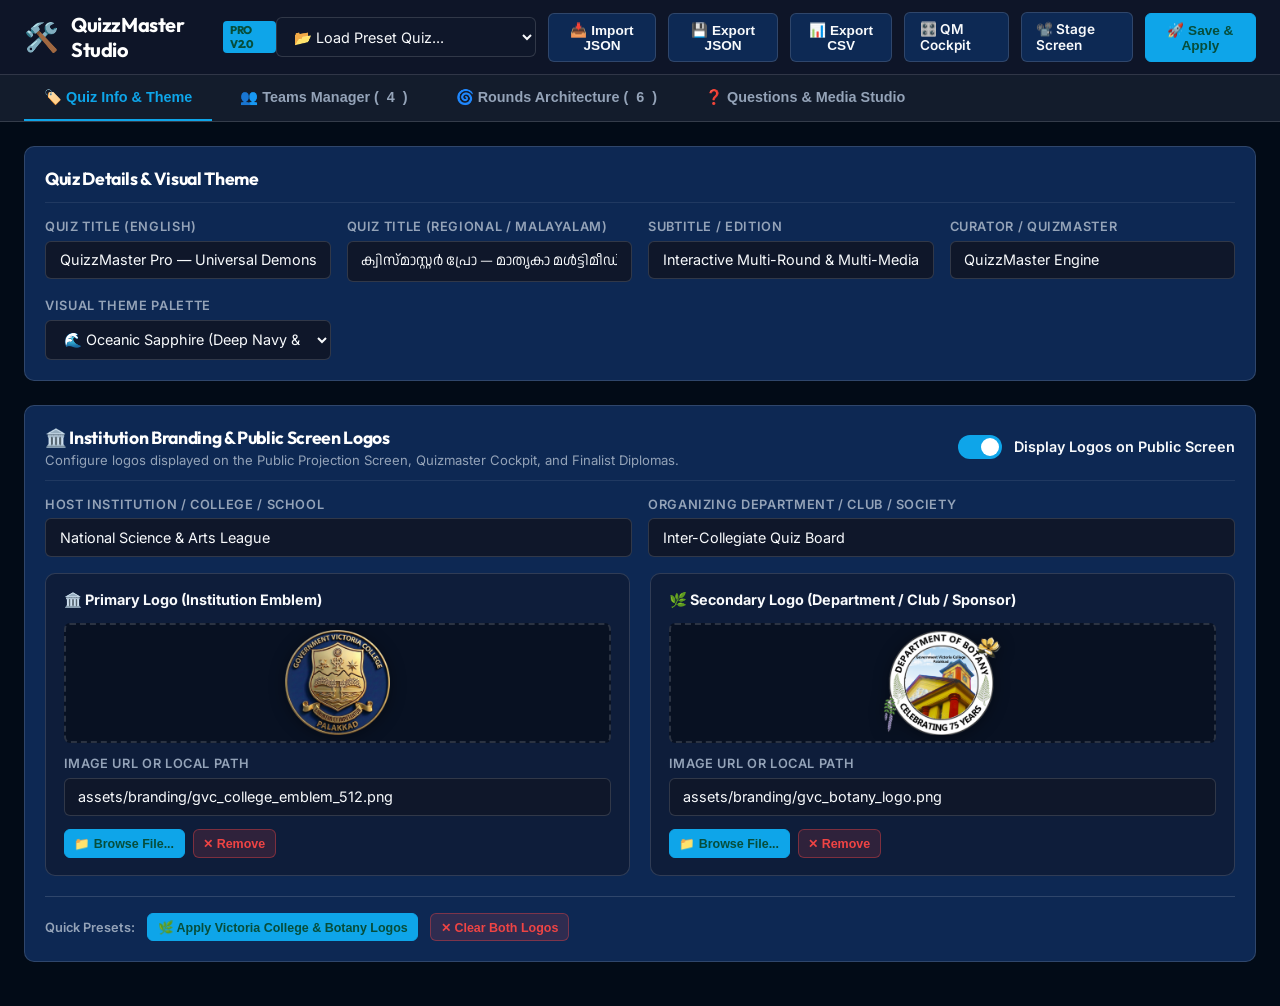
==== builder.html @ 54fc4f57 "feat: Upgrade to QuizzMaster Pro with Visual Studio, dynamic logos, 8 themes, and multimedia support" ====
<!DOCTYPE html>
<html lang="en">
<head>
    <meta charset="UTF-8">
    <meta name="viewport" content="width=device-width, initial-scale=1.0">
    <title>QuizzMaster Studio — Universal Quiz Builder & Configurator</title>
    <link rel="stylesheet" href="css/common.css">
    <link rel="stylesheet" href="css/builder.css">
</head>
<body>
    <!-- Top Header Navigation -->
    <header class="studio-header">
        <div class="brand-section">
            <span class="brand-icon">🛠️</span>
            <div>
                <h1 class="brand-title">QuizzMaster Studio <span class="brand-badge">Pro v2.0</span></h1>
            </div>
        </div>

        <div class="header-actions">
            <!-- Preset Selector -->
            <select id="presetSelector" class="form-select" style="max-width: 260px;" title="Load bundled preset">
                <option value="">📂 Load Preset Quiz...</option>
                <option value="sample_multimedia">✨ Sample Multi-Media Quiz (Image, Audio, Video, YouTube)</option>
                <option value="sahyadri_wildlife">🌿 Sahyadri Wildlife Quiz 2026 (Preserved Archive)</option>
                <option value="clean_blank">🧹 Clean Blank Quiz (Start from Scratch)</option>
            </select>

            <button type="button" class="btn" id="btnImportJson" title="Import from JSON">📥 Import JSON</button>
            <input type="file" id="fileImportJson" accept=".json" style="display:none;">

            <button type="button" class="btn" id="btnExportJson" title="Export complete quiz as JSON">💾 Export JSON</button>
            <button type="button" class="btn" id="btnExportCsv" title="Export questions as CSV">📊 Export CSV</button>

            <a href="qm_control.html" target="_blank" class="btn" title="Open Quizmaster Cockpit in new window">🎛️ QM Cockpit</a>
            <a href="index.html" target="_blank" class="btn" title="Open Public Stage Display in new window">📽️ Stage Screen</a>

            <button type="button" class="btn btn-primary" id="btnSaveApply" title="Save changes and broadcast live to all screens">🚀 Save & Apply</button>
        </div>
    </header>

    <!-- Sub-navigation Tabs -->
    <nav class="studio-tabs">
        <button type="button" class="tab-btn active" data-tab="tab-meta">🏷️ Quiz Info & Theme</button>
        <button type="button" class="tab-btn" data-tab="tab-teams">👥 Teams Manager (<span id="teamCountBadge">4</span>)</button>
        <button type="button" class="tab-btn" data-tab="tab-rounds">🌀 Rounds Architecture (<span id="roundCountBadge">6</span>)</button>
        <button type="button" class="tab-btn" data-tab="tab-questions">❓ Questions & Media Studio</button>
    </nav>

    <!-- Main Content Area -->
    <main class="studio-main">
        <!-- TAB 1: METADATA & THEME -->
        <section id="tab-meta" class="tab-pane active">
            <div class="studio-card">
                <div class="card-header">
                    <h2 class="card-title">Quiz Details & Visual Theme</h2>
                </div>
                <div class="form-grid">
                    <div class="form-group">
                        <label class="form-label" for="metaTitle">Quiz Title (English)</label>
                        <input type="text" id="metaTitle" class="form-input" placeholder="e.g. Annual Inter-Collegiate Quiz 2026">
                    </div>
                    <div class="form-group">
                        <label class="form-label" for="metaTitleMl">Quiz Title (Regional / Malayalam)</label>
                        <input type="text" id="metaTitleMl" class="form-input ml-text" placeholder="e.g. വാർഷിക ക്വിസ് മത്സരം 2026">
                    </div>
                    <div class="form-group">
                        <label class="form-label" for="metaSubtitle">Subtitle / Edition</label>
                        <input type="text" id="metaSubtitle" class="form-input" placeholder="e.g. College Level Championship">
                    </div>
                    <div class="form-group">
                        <label class="form-label" for="metaCurator">Curator / Quizmaster</label>
                        <input type="text" id="metaCurator" class="form-input" placeholder="e.g. Department of Botany / Wildlife Club">
                    </div>
                    <div class="form-group">
                        <label class="form-label" for="metaTheme">Visual Theme Palette</label>
                        <select id="metaTheme" class="form-select">
                            <option value="emerald">🌿 Emerald Rainforest (Deep Forest Green & Gold)</option>
                            <option value="sapphire">🌊 Oceanic Sapphire (Deep Navy & Electric Cyan)</option>
                            <option value="obsidian">🌋 Volcanic Obsidian (Crimson & Rose Gold)</option>
                            <option value="amethyst">🔮 Royal Amethyst (Deep Purple & Radiant Violet)</option>
                            <option value="slate">🏔️ Arctic Slate (Midnight Blue-Grey & Sky Blue)</option>
                            <option value="savanna">🦁 Golden Savanna (Warm Dusk Bronze & Amber)</option>
                            <option value="cyber">⚡ Cyberpunk Neon (Electric Purple & Neon Cyan)</option>
                            <option value="monochrome">🎩 Imperial Monochrome (Deep Charcoal & Regal Gold)</option>
                        </select>
                    </div>
                </div>
            </div>

            <!-- CARD 2: INSTITUTION & BRANDING LOGOS -->
            <div class="studio-card" style="margin-top: 1.5rem;">
                <div class="card-header">
                    <div>
                        <h2 class="card-title">🏛️ Institution Branding & Public Screen Logos</h2>
                        <p style="font-size: 0.82rem; color: var(--text-secondary); margin-top: 0.2rem;">
                            Configure logos displayed on the Public Projection Screen, Quizmaster Cockpit, and Finalist Diplomas.
                        </p>
                    </div>
                    <label class="toggle-switch-label">
                        <input type="checkbox" id="metaShowLogos" class="toggle-switch-input" checked>
                        <span>Display Logos on Public Screen</span>
                    </label>
                </div>

                <div class="form-grid" style="grid-template-columns: 1fr 1fr; margin-bottom: 1rem;">
                    <div class="form-group">
                        <label class="form-label" for="metaInstitution">Host Institution / College / School</label>
                        <input type="text" id="metaInstitution" class="form-input" placeholder="e.g. Government Victoria College, Palakkad">
                    </div>
                    <div class="form-group">
                        <label class="form-label" for="metaDepartment">Organizing Department / Club / Society</label>
                        <input type="text" id="metaDepartment" class="form-input" placeholder="e.g. Department of Botany">
                    </div>
                </div>

                <div class="branding-grid">
                    <!-- Primary Logo (Institution / Main Emblem) -->
                    <div class="logo-card">
                        <div class="logo-card-title">
                            <span>🏛️ Primary Logo (Institution Emblem)</span>
                        </div>
                        <div class="logo-preview-box" id="logoPrimaryPreview">
                            <div class="logo-placeholder">
                                <span>🏛️</span>
                                <span>No logo loaded</span>
                            </div>
                        </div>
                        <div class="form-group">
                            <label class="form-label" for="metaLogoPrimary">Image URL or Local Path</label>
                            <input type="text" id="metaLogoPrimary" class="form-input" placeholder="e.g. assets/branding/gvc_college_emblem_512.png">
                        </div>
                        <div class="logo-actions">
                            <button type="button" class="btn btn-sm btn-primary" id="btnUploadLogoPrimary">📁 Browse File...</button>
                            <input type="file" id="fileLogoPrimary" accept="image/*" style="display: none;">
                            <button type="button" class="btn btn-sm btn-danger" id="btnClearLogoPrimary">✕ Remove</button>
                        </div>
                    </div>

                    <!-- Secondary Logo (Department / Club / Sponsor) -->
                    <div class="logo-card">
                        <div class="logo-card-title">
                            <span>🌿 Secondary Logo (Department / Club / Sponsor)</span>
                        </div>
                        <div class="logo-preview-box" id="logoSecondaryPreview">
                            <div class="logo-placeholder">
                                <span>🌿</span>
                                <span>No logo loaded</span>
                            </div>
                        </div>
                        <div class="form-group">
                            <label class="form-label" for="metaLogoSecondary">Image URL or Local Path</label>
                            <input type="text" id="metaLogoSecondary" class="form-input" placeholder="e.g. assets/branding/gvc_botany_logo.png">
                        </div>
                        <div class="logo-actions">
                            <button type="button" class="btn btn-sm btn-primary" id="btnUploadLogoSecondary">📁 Browse File...</button>
                            <input type="file" id="fileLogoSecondary" accept="image/*" style="display: none;">
                            <button type="button" class="btn btn-sm btn-danger" id="btnClearLogoSecondary">✕ Remove</button>
                        </div>
                    </div>
                </div>

                <!-- Quick Presets Row -->
                <div style="display: flex; gap: 0.75rem; align-items: center; margin-top: 1.25rem; padding-top: 1rem; border-top: 1px solid var(--border-color); flex-wrap: wrap;">
                    <span style="font-size: 0.8rem; color: var(--text-secondary); font-weight: 600;">Quick Presets:</span>
                    <button type="button" class="btn btn-sm btn-primary" id="btnPresetGvcLogos">🌿 Apply Victoria College & Botany Logos</button>
                    <button type="button" class="btn btn-sm btn-danger" id="btnClearAllLogos">✕ Clear Both Logos</button>
                </div>
            </div>
        </section>

        <!-- TAB 2: TEAMS CONFIGURATION -->
        <section id="tab-teams" class="tab-pane">
            <div class="studio-card">
                <div class="card-header">
                    <h2 class="card-title">Participating Teams Configuration</h2>
                    <div style="display:flex; align-items:center; gap: 0.75rem;">
                        <span style="font-size: 0.85rem; color: var(--text-secondary);">Team Count:</span>
                        <input type="range" id="teamCountSlider" min="2" max="12" value="4" style="width: 120px; cursor: pointer;">
                        <span id="teamCountDisplay" style="font-weight: 700; color: var(--accent); min-width: 20px;">4</span>
                        <button type="button" class="btn btn-sm btn-primary" id="btnAddTeam">+ Add Team</button>
                    </div>
                </div>
                <div class="teams-grid" id="teamsContainer">
                    <!-- Dynamic Team Cards Injected by JS -->
                </div>
            </div>
        </section>

        <!-- TAB 3: ROUNDS CONFIGURATION -->
        <section id="tab-rounds" class="tab-pane">
            <div class="studio-card">
                <div class="card-header">
                    <h2 class="card-title">Rounds & Scoring Profiles</h2>
                    <button type="button" class="btn btn-sm btn-primary" id="btnAddRound">+ Add New Round</button>
                </div>
                <div class="rounds-list" id="roundsContainer">
                    <!-- Dynamic Round Cards Injected by JS -->
                </div>
            </div>
        </section>

        <!-- TAB 4: QUESTIONS & MEDIA STUDIO -->
        <section id="tab-questions" class="tab-pane">
            <div class="questions-layout">
                <!-- Sidebar: Question List for Selected Round -->
                <aside class="questions-sidebar">
                    <div class="form-group">
                        <label class="form-label" for="qRoundSelector">Active Round</label>
                        <select id="qRoundSelector" class="form-select">
                            <!-- Injected by JS -->
                        </select>
                    </div>
                    <div style="display: flex; justify-content: space-between; align-items: center; margin-top: 0.25rem;">
                        <span style="font-size: 0.8rem; color: var(--text-secondary);">Questions in Round:</span>
                        <button type="button" class="btn btn-sm btn-primary" id="btnAddQuestion">+ Add</button>
                    </div>
                    <div class="question-nav-list" id="questionNavList">
                        <!-- Injected by JS -->
                    </div>
                </aside>

                <!-- Main Form: Active Question Editor -->
                <div class="studio-card" id="questionEditorCard">
                    <div class="card-header">
                        <div style="display: flex; align-items: center; gap: 0.75rem;">
                            <span class="round-type-pill" id="activeQuestionSerialBadge">R01-Q1</span>
                            <h2 class="card-title" id="activeQuestionHeading">Question Editor</h2>
                        </div>
                        <div style="display: flex; gap: 0.5rem;">
                            <button type="button" class="btn btn-sm btn-danger" id="btnDeleteQuestion">🗑️ Delete Question</button>
                        </div>
                    </div>

                    <!-- Question Prompts -->
                    <div class="form-grid" style="grid-template-columns: 1fr 1fr; margin-bottom: 1.25rem;">
                        <div class="form-group">
                            <label class="form-label" for="qTextEn">Question Prompt (English)</label>
                            <textarea id="qTextEn" class="form-textarea" placeholder="Enter question text here..."></textarea>
                        </div>
                        <div class="form-group">
                            <label class="form-label" for="qTextMl">Question Prompt (Regional / Malayalam)</label>
                            <textarea id="qTextMl" class="form-textarea ml-text" placeholder="ചോദ്യം ഇവിടെ ടൈപ്പ് ചെയ്യുക..."></textarea>
                        </div>
                    </div>

                    <!-- Question Media Slot -->
                    <div class="media-slot-box">
                        <div style="display: flex; justify-content: space-between; align-items: center;">
                            <label class="form-label" style="color: var(--accent);">📷 Question Media (Shown before/with question)</label>
                            <div style="display: flex; gap: 0.5rem; align-items: center;">
                                <select id="qMediaType" class="form-select" style="padding: 0.3rem 0.6rem; font-size: 0.85rem;">
                                    <option value="none">No Media (Text Only)</option>
                                    <option value="image">Image (JPG/PNG/WebP)</option>
                                    <option value="audio">Audio (MP3/WAV/Bioacoustic)</option>
                                    <option value="video">Local Video (MP4/WebM)</option>
                                    <option value="youtube">YouTube Video Clip</option>
                                </select>
                            </div>
                        </div>

                        <div id="qMediaFields" style="margin-top: 0.75rem; display: none;">
                            <div class="form-grid" style="grid-template-columns: 1fr auto auto;">
                                <div class="form-group">
                                    <label class="form-label" for="qMediaSrc">Media URL / File Path / YouTube URL</label>
                                    <input type="text" id="qMediaSrc" class="form-input" placeholder="e.g. assets/images/flower.jpg or https://youtu.be/xxx">
                                </div>
                                <div class="form-group yt-only-field" style="display:none; width: 100px;">
                                    <label class="form-label" for="qMediaYtStart">Start (Sec)</label>
                                    <input type="number" id="qMediaYtStart" class="form-input" min="0" placeholder="0">
                                </div>
                                <div class="form-group yt-only-field" style="display:none; width: 100px;">
                                    <label class="form-label" for="qMediaYtEnd">End (Sec)</label>
                                    <input type="number" id="qMediaYtEnd" class="form-input" min="0" placeholder="30">
                                </div>
                            </div>
                            <!-- Live Preview Area -->
                            <div class="media-preview-area" id="qMediaPreview">
                                <div class="media-preview-placeholder"><span>Preview will appear here</span></div>
                            </div>
                        </div>
                    </div>

                    <!-- Answers -->
                    <div class="form-grid" style="grid-template-columns: 1fr 1fr; margin-top: 1.25rem;">
                        <div class="form-group">
                            <label class="form-label" for="aTextEn">Answer (English / Scientific)</label>
                            <input type="text" id="aTextEn" class="form-input" placeholder="e.g. Malabar Giant Squirrel (Ratufa indica)">
                        </div>
                        <div class="form-group">
                            <label class="form-label" for="aTextMl">Answer (Regional / Malayalam)</label>
                            <input type="text" id="aTextMl" class="form-input ml-text" placeholder="e.g. മലയണ്ണാൻ">
                        </div>
                    </div>

                    <!-- Answer Media Slot -->
                    <div class="media-slot-box" style="margin-top: 1.25rem;">
                        <div style="display: flex; justify-content: space-between; align-items: center;">
                            <label class="form-label" style="color: #38bdf8;">🎬 Answer Media (Shown upon Answer Reveal)</label>
                            <select id="aMediaType" class="form-select" style="padding: 0.3rem 0.6rem; font-size: 0.85rem;">
                                <option value="none">No Media (Text Only)</option>
                                <option value="image">Image (High-Res Photograph)</option>
                                <option value="audio">Audio Track</option>
                                <option value="video">Local Video (MP4)</option>
                                <option value="youtube">YouTube Clip</option>
                            </select>
                        </div>

                        <div id="aMediaFields" style="margin-top: 0.75rem; display: none;">
                            <div class="form-grid" style="grid-template-columns: 1fr auto auto;">
                                <div class="form-group">
                                    <label class="form-label" for="aMediaSrc">Answer Media URL / File Path / YouTube URL</label>
                                    <input type="text" id="aMediaSrc" class="form-input" placeholder="e.g. assets/images/full_photo.jpg">
                                </div>
                                <div class="form-group a-yt-only-field" style="display:none; width: 100px;">
                                    <label class="form-label" for="aMediaYtStart">Start (Sec)</label>
                                    <input type="number" id="aMediaYtStart" class="form-input" min="0" placeholder="0">
                                </div>
                                <div class="form-group a-yt-only-field" style="display:none; width: 100px;">
                                    <label class="form-label" for="aMediaYtEnd">End (Sec)</label>
                                    <input type="number" id="aMediaYtEnd" class="form-input" min="0" placeholder="30">
                                </div>
                            </div>
                            <!-- Live Preview Area -->
                            <div class="media-preview-area" id="aMediaPreview">
                                <div class="media-preview-placeholder"><span>Answer preview will appear here</span></div>
                            </div>
                        </div>
                    </div>

                    <!-- Clues (For Clue Hunter Round) -->
                    <div id="cluesSection" style="margin-top: 1.25rem; display: none;">
                        <label class="form-label" style="color: var(--warning);">🕵️ Progressive Clues (Clue Hunter Mode)</label>
                        <div class="form-grid" style="grid-template-columns: 1fr 1fr; margin-top: 0.5rem;">
                            <div class="form-group">
                                <label class="form-label" for="clue1En">Clue 1 (+15 Pts)</label>
                                <input type="text" id="clue1En" class="form-input" placeholder="First obscure clue...">
                            </div>
                            <div class="form-group">
                                <label class="form-label" for="clue1Ml">Clue 1 (Malayalam)</label>
                                <input type="text" id="clue1Ml" class="form-input ml-text" placeholder="സൂചന 1...">
                            </div>
                            <div class="form-group">
                                <label class="form-label" for="clue2En">Clue 2 (+10 Pts)</label>
                                <input type="text" id="clue2En" class="form-input" placeholder="Second intermediate clue...">
                            </div>
                            <div class="form-group">
                                <label class="form-label" for="clue2Ml">Clue 2 (Malayalam)</label>
                                <input type="text" id="clue2Ml" class="form-input ml-text" placeholder="സൂചന 2...">
                            </div>
                            <div class="form-group">
                                <label class="form-label" for="clue3En">Clue 3 (+5 Pts)</label>
                                <input type="text" id="clue3En" class="form-input" placeholder="Third direct clue...">
                            </div>
                            <div class="form-group">
                                <label class="form-label" for="clue3Ml">Clue 3 (Malayalam)</label>
                                <input type="text" id="clue3Ml" class="form-input ml-text" placeholder="സൂചന 3...">
                            </div>
                        </div>
                    </div>

                    <!-- Facts & Notes -->
                    <div class="form-grid" style="grid-template-columns: 1fr 1fr; margin-top: 1.25rem;">
                        <div class="form-group">
                            <label class="form-label" for="factEn">Fun Fact / Background Explanation (English)</label>
                            <textarea id="factEn" class="form-textarea" placeholder="Extra ecological trivia or historical lore..."></textarea>
                        </div>
                        <div class="form-group">
                            <label class="form-label" for="factMl">Fun Fact (Regional / Malayalam)</label>
                            <textarea id="factMl" class="form-textarea ml-text" placeholder="അധിക വിവരങ്ങൾ..."></textarea>
                        </div>
                    </div>
                </div>
            </div>
        </section>
    </main>

    <!-- Status Toast Notification -->
    <div id="statusToast" class="status-toast">Quiz Updated & Synchronized!</div>

    <!-- Scripts -->
    <script src="presets/sahyadri_wildlife_2026.js"></script>
    <script src="presets/sample_multimedia_quiz.js"></script>
    <script src="js/media_player.js"></script>
    <script src="js/quiz_data.js"></script>
    <script src="js/quiz_state.js"></script>
    <script src="js/builder_app.js"></script>
</body>
</html>
---- css/common.css ----
/* Design Tokens & Global Styles */
@import url('https://fonts.googleapis.com/css2?family=Anek+Malayalam:wght@300;400;500;600;700;800&family=Outfit:wght@400;600;700;800;900&family=Inter:wght@400;500;600;700&display=swap');

/* ==========================================================================
   Curated High-Contrast Dark Themes for Stage & Projection
   ========================================================================== */

/* 1. Emerald Rainforest (Default) */
:root, [data-theme="emerald"] {
    --theme-name: 'emerald';
    --bg-dark: #04140D;
    --bg-canvas: #082115;
    --bg-panel: rgba(12, 38, 25, 0.88);
    --bg-card: rgba(16, 48, 32, 0.95);
    --bg-card-subtle: rgba(5, 23, 15, 0.92);
    --accent-primary: #10B981;
    --accent-dark: #064E3B;
    --accent-glow: rgba(16, 185, 129, 0.28);
    --border-accent: rgba(16, 185, 129, 0.4);
    --border-gold: #F59E0B;
    --border-subtle: rgba(245, 158, 11, 0.25);
    --border-card: rgba(255, 255, 255, 0.12);
    --border-emerald: #10B981;
    --text-white: #FFFFFF;
    --text-gold: #FBBF24;
    --text-mint: #A7F3D0;
    --text-muted: #94A3B8;
    --emerald-primary: #10B981;
    --emerald-dark: #064E3B;
    --amber-primary: #F59E0B;
    --sapphire-primary: #3B82F6;
    --ruby-primary: #EF4444;
    --gold-primary: #F59E0B;
    --radius-sm: 8px;
    --radius-md: 14px;
    --radius-lg: 20px;
    --shadow-glow: 0 0 25px rgba(245, 158, 11, 0.25);
    --shadow-card: 0 10px 30px rgba(0, 0, 0, 0.45);
    --font-heading: 'Outfit', sans-serif;
    --font-body: 'Inter', sans-serif;
    --font-ml: 'Anek Malayalam', 'Nirmala UI', sans-serif;
    --bg-gradient: radial-gradient(circle at 10% 20%, rgba(16, 185, 129, 0.12) 0%, transparent 40%), radial-gradient(circle at 90% 80%, rgba(245, 158, 11, 0.08) 0%, transparent 40%), linear-gradient(180deg, #020C07 0%, #061F13 100%);
    --answer-card-grad: linear-gradient(135deg, rgba(6, 78, 59, 0.92), rgba(15, 23, 42, 0.96));
}

/* 2. Midnight Oceanic / Deep Sapphire */
[data-theme="sapphire"] {
    --theme-name: 'sapphire';
    --bg-dark: #020B17;
    --bg-canvas: #06162E;
    --bg-panel: rgba(10, 31, 64, 0.88);
    --bg-card: rgba(14, 43, 87, 0.95);
    --bg-card-subtle: rgba(5, 21, 46, 0.92);
    --accent-primary: #0EA5E9;
    --accent-dark: #0369A1;
    --accent-glow: rgba(14, 165, 233, 0.3);
    --border-accent: rgba(14, 165, 233, 0.4);
    --border-gold: #F59E0B;
    --border-subtle: rgba(56, 189, 248, 0.28);
    --border-card: rgba(255, 255, 255, 0.14);
    --border-emerald: #0EA5E9;
    --text-white: #FFFFFF;
    --text-gold: #FBBF24;
    --text-mint: #BAE6FD;
    --text-muted: #94A3B8;
    --emerald-primary: #0EA5E9;
    --emerald-dark: #0369A1;
    --bg-gradient: radial-gradient(circle at 10% 20%, rgba(14, 165, 233, 0.16) 0%, transparent 40%), radial-gradient(circle at 90% 80%, rgba(245, 158, 11, 0.08) 0%, transparent 40%), linear-gradient(180deg, #01060E 0%, #06172E 100%);
    --answer-card-grad: linear-gradient(135deg, rgba(12, 53, 107, 0.94), rgba(4, 14, 28, 0.98));
}

/* 3. Volcanic Obsidian / Crimson Twilight */
[data-theme="obsidian"] {
    --theme-name: 'obsidian';
    --bg-dark: #0E0508;
    --bg-canvas: #1A0A10;
    --bg-panel: rgba(43, 15, 26, 0.88);
    --bg-card: rgba(61, 21, 37, 0.95);
    --bg-card-subtle: rgba(26, 9, 16, 0.92);
    --accent-primary: #F43F5E;
    --accent-dark: #9F1239;
    --accent-glow: rgba(244, 63, 94, 0.3);
    --border-accent: rgba(244, 63, 94, 0.4);
    --border-gold: #F59E0B;
    --border-subtle: rgba(244, 63, 94, 0.28);
    --border-card: rgba(255, 255, 255, 0.14);
    --border-emerald: #F43F5E;
    --text-white: #FFFFFF;
    --text-gold: #FBBF24;
    --text-mint: #FECDD3;
    --text-muted: #A1A1AA;
    --emerald-primary: #F43F5E;
    --emerald-dark: #9F1239;
    --bg-gradient: radial-gradient(circle at 10% 20%, rgba(244, 63, 94, 0.16) 0%, transparent 40%), radial-gradient(circle at 90% 80%, rgba(245, 158, 11, 0.08) 0%, transparent 40%), linear-gradient(180deg, #080204 0%, #170910 100%);
    --answer-card-grad: linear-gradient(135deg, rgba(136, 19, 55, 0.94), rgba(18, 5, 11, 0.98));
}

/* 4. Royal Amethyst / Sahyadri Twilight */
[data-theme="amethyst"] {
    --theme-name: 'amethyst';
    --bg-dark: #0A0514;
    --bg-canvas: #140A26;
    --bg-panel: rgba(36, 17, 66, 0.88);
    --bg-card: rgba(49, 24, 92, 0.95);
    --bg-card-subtle: rgba(22, 10, 41, 0.92);
    --accent-primary: #8B5CF6;
    --accent-dark: #5B21B6;
    --accent-glow: rgba(139, 92, 246, 0.3);
    --border-accent: rgba(139, 92, 246, 0.4);
    --border-gold: #F59E0B;
    --border-subtle: rgba(167, 139, 250, 0.28);
    --border-card: rgba(255, 255, 255, 0.14);
    --border-emerald: #8B5CF6;
    --text-white: #FFFFFF;
    --text-gold: #FBBF24;
    --text-mint: #DDD6FE;
    --text-muted: #A1A1AA;
    --emerald-primary: #8B5CF6;
    --emerald-dark: #5B21B6;
    --bg-gradient: radial-gradient(circle at 10% 20%, rgba(139, 92, 246, 0.16) 0%, transparent 40%), radial-gradient(circle at 90% 80%, rgba(245, 158, 11, 0.08) 0%, transparent 40%), linear-gradient(180deg, #05020B 0%, #130924 100%);
    --answer-card-grad: linear-gradient(135deg, rgba(91, 33, 182, 0.94), rgba(15, 6, 26, 0.98));
}

/* 5. Sahyadri Slate / Arctic Graphite */
[data-theme="slate"] {
    --theme-name: 'slate';
    --bg-dark: #080C14;
    --bg-canvas: #0F172A;
    --bg-panel: rgba(30, 41, 59, 0.9);
    --bg-card: rgba(41, 56, 82, 0.95);
    --bg-card-subtle: rgba(15, 23, 42, 0.92);
    --accent-primary: #38BDF8;
    --accent-dark: #0284C7;
    --accent-glow: rgba(56, 189, 248, 0.3);
    --border-accent: rgba(56, 189, 248, 0.4);
    --border-gold: #F59E0B;
    --border-subtle: rgba(245, 158, 11, 0.3);
    --border-card: rgba(255, 255, 255, 0.15);
    --border-emerald: #38BDF8;
    --text-white: #FFFFFF;
    --text-gold: #FBBF24;
    --text-mint: #E2E8F0;
    --text-muted: #94A3B8;
    --emerald-primary: #38BDF8;
    --emerald-dark: #0284C7;
    --bg-gradient: radial-gradient(circle at 10% 20%, rgba(56, 189, 248, 0.12) 0%, transparent 40%), radial-gradient(circle at 90% 80%, rgba(245, 158, 11, 0.08) 0%, transparent 40%), linear-gradient(180deg, #04070D 0%, #0E1626 100%);
    --answer-card-grad: linear-gradient(135deg, rgba(30, 41, 59, 0.95), rgba(9, 14, 24, 0.98));
}

/* 6. Golden Savanna / Warm Dusk Bronze */
[data-theme="savanna"] {
    --theme-name: 'savanna';
    --bg-dark: #120904;
    --bg-canvas: #1F1007;
    --bg-panel: rgba(45, 23, 11, 0.88);
    --bg-card: rgba(64, 32, 16, 0.95);
    --bg-card-subtle: rgba(26, 13, 6, 0.92);
    --accent-primary: #F59E0B;
    --accent-dark: #B45309;
    --accent-glow: rgba(245, 158, 11, 0.3);
    --border-accent: rgba(245, 158, 11, 0.45);
    --border-gold: #FBBF24;
    --border-subtle: rgba(245, 158, 11, 0.28);
    --border-card: rgba(255, 255, 255, 0.14);
    --border-emerald: #F59E0B;
    --text-white: #FFFFFF;
    --text-gold: #FBBF24;
    --text-mint: #FDE68A;
    --text-muted: #A1A1AA;
    --emerald-primary: #F59E0B;
    --emerald-dark: #B45309;
    --bg-gradient: radial-gradient(circle at 10% 20%, rgba(245, 158, 11, 0.16) 0%, transparent 40%), radial-gradient(circle at 90% 80%, rgba(234, 88, 12, 0.08) 0%, transparent 40%), linear-gradient(180deg, #0A0401 0%, #170B05 100%);
    --answer-card-grad: linear-gradient(135deg, rgba(146, 64, 14, 0.94), rgba(24, 11, 5, 0.98));
}

/* 7. Cyberpunk Neon (Electric Purple & Neon Cyan) */
[data-theme="cyber"] {
    --theme-name: 'cyber';
    --bg-dark: #070614;
    --bg-canvas: #0E0A24;
    --bg-panel: rgba(22, 16, 52, 0.90);
    --bg-card: rgba(32, 24, 76, 0.95);
    --bg-card-subtle: rgba(14, 10, 34, 0.92);
    --accent-primary: #06B6D4;
    --accent-dark: #0891B2;
    --accent-glow: rgba(6, 182, 212, 0.35);
    --border-accent: rgba(6, 182, 212, 0.5);
    --border-gold: #F43F5E;
    --border-subtle: rgba(168, 85, 247, 0.32);
    --border-card: rgba(255, 255, 255, 0.16);
    --border-emerald: #06B6D4;
    --text-white: #FFFFFF;
    --text-gold: #F472B6;
    --text-mint: #67E8F9;
    --text-muted: #94A3B8;
    --emerald-primary: #06B6D4;
    --emerald-dark: #0891B2;
    --bg-gradient: radial-gradient(circle at 10% 20%, rgba(6, 182, 212, 0.18) 0%, transparent 40%), radial-gradient(circle at 90% 80%, rgba(236, 72, 153, 0.14) 0%, transparent 40%), linear-gradient(180deg, #05030F 0%, #0E0A26 100%);
    --answer-card-grad: linear-gradient(135deg, rgba(49, 18, 92, 0.96), rgba(10, 6, 26, 0.98));
}

/* 8. Imperial Monochrome (Deep Charcoal & Regal Gold) */
[data-theme="monochrome"] {
    --theme-name: 'monochrome';
    --bg-dark: #0A0A0C;
    --bg-canvas: #131316;
    --bg-panel: rgba(24, 24, 28, 0.92);
    --bg-card: rgba(36, 36, 42, 0.95);
    --bg-card-subtle: rgba(18, 18, 22, 0.92);
    --accent-primary: #F59E0B;
    --accent-dark: #B45309;
    --accent-glow: rgba(245, 158, 11, 0.35);
    --border-accent: rgba(245, 158, 11, 0.55);
    --border-gold: #FBBF24;
    --border-subtle: rgba(255, 255, 255, 0.20);
    --border-card: rgba(255, 255, 255, 0.18);
    --border-emerald: #F59E0B;
    --text-white: #FFFFFF;
    --text-gold: #FBBF24;
    --text-mint: #E5E7EB;
    --text-muted: #A1A1AA;
    --emerald-primary: #F59E0B;
    --emerald-dark: #B45309;
    --bg-gradient: radial-gradient(circle at 10% 20%, rgba(245, 158, 11, 0.14) 0%, transparent 40%), radial-gradient(circle at 90% 80%, rgba(255, 255, 255, 0.05) 0%, transparent 40%), linear-gradient(180deg, #060608 0%, #121215 100%);
    --answer-card-grad: linear-gradient(135deg, rgba(45, 45, 52, 0.96), rgba(12, 12, 14, 0.98));
}



* {
    margin: 0;
    padding: 0;
    box-sizing: border-box;
}

body {
    background-color: var(--bg-dark);
    background-image: var(--bg-gradient);
    color: var(--text-white);
    font-family: var(--font-body);
    min-height: 100vh;
    overflow-x: hidden;
    transition: background-color 0.3s ease, background-image 0.3s ease;
}

h1, h2, h3, h4 {
    font-family: var(--font-heading);
    letter-spacing: -0.02em;
}

.ml-text, [lang="ml"], .qn-text-ml, .answer-title-ml, .team-name-ml, .round-title-sub, .exam-card-ml, .round-intro-title-ml, .round-desc-ml, .clue-ml, .fact-ml, .welcome-title-ml, .winner-title-ml, .prelim-q-ml {
    font-family: var(--font-ml) !important;
    letter-spacing: normal;
    line-height: 1.42;
}

/* Glassmorphism Classes */
.glass-panel {
    background: var(--bg-panel);
    backdrop-filter: blur(14px);
    -webkit-backdrop-filter: blur(14px);
    border: 1px solid var(--border-card);
    border-radius: var(--radius-md);
    box-shadow: var(--shadow-card);
}

.gold-glow {
    box-shadow: 0 0 30px rgba(245, 158, 11, 0.35);
}

.badge {
    display: inline-flex;
    align-items: center;
    gap: 6px;
    padding: 4px 12px;
    border-radius: 9999px;
    font-size: 0.85rem;
    font-weight: 700;
    text-transform: uppercase;
    letter-spacing: 0.05em;
}

.badge-gold {
    background: rgba(245, 158, 11, 0.2);
    color: var(--text-gold);
    border: 1px solid var(--border-gold);
}

.badge-emerald {
    background: rgba(16, 185, 129, 0.2);
    color: var(--emerald-primary);
    border: 1px solid var(--emerald-primary);
}

/* Custom Scrollbar */
::-webkit-scrollbar {
    width: 8px;
    height: 8px;
}
::-webkit-scrollbar-track {
    background: rgba(0, 0, 0, 0.2);
}
::-webkit-scrollbar-thumb {
    background: var(--emerald-dark);
    border-radius: 4px;
}
::-webkit-scrollbar-thumb:hover {
    background: var(--emerald-primary);
}
---- css/builder.css ----
/* QuizzMaster Studio Stylesheet */
:root {
    --bg-dark: #0f172a;
    --bg-card: #1e293b;
    --bg-card-hover: #334155;
    --border-color: #334155;
    --border-focus: #10b981;
    --text-primary: #f8fafc;
    --text-secondary: #94a3b8;
    --text-muted: #64748b;
    --accent: #10b981;
    --accent-hover: #059669;
    --accent-glow: rgba(16, 185, 129, 0.25);
    --danger: #ef4444;
    --danger-hover: #dc2626;
    --warning: #f59e0b;
    --info: #3b82f6;
    --radius-sm: 6px;
    --radius-md: 10px;
    --radius-lg: 16px;
    --font-sans: 'Inter', -apple-system, BlinkMacSystemFont, "Segoe UI", Roboto, sans-serif;
    --font-ml: 'Anek Malayalam', 'Nirmala UI', sans-serif;
}

* {
    box-sizing: border-box;
    margin: 0;
    padding: 0;
}

body {
    background: var(--bg-dark);
    color: var(--text-primary);
    font-family: var(--font-sans);
    min-height: 100vh;
    display: flex;
    flex-direction: column;
}

/* Studio Header Bar */
.studio-header {
    background: rgba(15, 23, 42, 0.95);
    backdrop-filter: blur(12px);
    border-bottom: 1px solid var(--border-color);
    padding: 0.75rem 1.5rem;
    display: flex;
    justify-content: space-between;
    align-items: center;
    position: sticky;
    top: 0;
    z-index: 100;
}

.brand-section {
    display: flex;
    align-items: center;
    gap: 0.75rem;
}

.brand-icon {
    font-size: 1.75rem;
}

.brand-title {
    font-size: 1.25rem;
    font-weight: 700;
    color: #fff;
    display: flex;
    align-items: center;
    gap: 0.5rem;
}

.brand-badge {
    background: var(--accent);
    color: #064e3b;
    font-size: 0.7rem;
    font-weight: 800;
    padding: 0.15rem 0.45rem;
    border-radius: 4px;
    text-transform: uppercase;
}

.header-actions {
    display: flex;
    align-items: center;
    gap: 0.75rem;
}

.btn {
    display: inline-flex;
    align-items: center;
    gap: 0.4rem;
    padding: 0.5rem 0.9rem;
    font-size: 0.85rem;
    font-weight: 600;
    border-radius: var(--radius-sm);
    border: 1px solid var(--border-color);
    background: var(--bg-card);
    color: var(--text-primary);
    cursor: pointer;
    transition: all 0.2s ease;
    text-decoration: none;
}

.btn:hover {
    background: var(--bg-card-hover);
    border-color: var(--text-secondary);
}

.btn-primary {
    background: var(--accent);
    color: #064e3b;
    border-color: var(--accent);
}

.btn-primary:hover {
    background: var(--accent-hover);
    color: #fff;
}

.btn-danger {
    background: rgba(239, 68, 68, 0.15);
    color: var(--danger);
    border-color: rgba(239, 68, 68, 0.4);
}

.btn-danger:hover {
    background: var(--danger);
    color: #fff;
}

.btn-sm {
    padding: 0.35rem 0.6rem;
    font-size: 0.78rem;
}

/* Tabs Navigation */
.studio-tabs {
    display: flex;
    background: rgba(30, 41, 59, 0.6);
    border-bottom: 1px solid var(--border-color);
    padding: 0 1.5rem;
    gap: 0.5rem;
}

.tab-btn {
    padding: 0.85rem 1.25rem;
    font-size: 0.9rem;
    font-weight: 600;
    color: var(--text-secondary);
    background: transparent;
    border: none;
    border-bottom: 2px solid transparent;
    cursor: pointer;
    display: flex;
    align-items: center;
    gap: 0.5rem;
    transition: all 0.2s ease;
}

.tab-btn:hover {
    color: var(--text-primary);
}

.tab-btn.active {
    color: var(--accent);
    border-bottom-color: var(--accent);
}

/* Studio Main Container */
.studio-main {
    flex: 1;
    padding: 1.5rem;
    max-width: 1400px;
    margin: 0 auto;
    width: 100%;
}

.tab-pane {
    display: none;
}

.tab-pane.active {
    display: block;
    animation: fadeIn 0.2s ease;
}

@keyframes fadeIn {
    from { opacity: 0; transform: translateY(4px); }
    to { opacity: 1; transform: translateY(0); }
}

/* Card Containers */
.studio-card {
    background: var(--bg-card);
    border: 1px solid var(--border-color);
    border-radius: var(--radius-md);
    padding: 1.25rem;
    margin-bottom: 1.25rem;
}

.card-header {
    display: flex;
    justify-content: space-between;
    align-items: center;
    margin-bottom: 1rem;
    padding-bottom: 0.75rem;
    border-bottom: 1px solid rgba(255, 255, 255, 0.08);
}

.card-title {
    font-size: 1.1rem;
    font-weight: 700;
    color: #fff;
    display: flex;
    align-items: center;
    gap: 0.5rem;
}

/* Form Controls */
.form-grid {
    display: grid;
    grid-template-columns: repeat(auto-fit, minmax(280px, 1fr));
    gap: 1rem;
}

.form-group {
    display: flex;
    flex-direction: column;
    gap: 0.4rem;
}

.form-label {
    font-size: 0.8rem;
    font-weight: 600;
    color: var(--text-secondary);
    text-transform: uppercase;
    letter-spacing: 0.05em;
}

.form-input, .form-select, .form-textarea {
    background: #0f172a;
    border: 1px solid var(--border-color);
    color: var(--text-primary);
    padding: 0.6rem 0.85rem;
    border-radius: var(--radius-sm);
    font-size: 0.9rem;
    font-family: inherit;
    transition: all 0.2s ease;
}

.form-input:focus, .form-select:focus, .form-textarea:focus {
    outline: none;
    border-color: var(--accent);
    box-shadow: 0 0 0 3px var(--accent-glow);
}

.form-textarea {
    min-height: 80px;
    resize: vertical;
}

.form-textarea.ml-text, .form-input.ml-text {
    font-family: var(--font-ml);
}

/* Teams Grid */
.teams-grid {
    display: grid;
    grid-template-columns: repeat(auto-fill, minmax(300px, 1fr));
    gap: 1.25rem;
    margin-top: 1rem;
}

.team-editor-card {
    background: #0f172a;
    border: 1px solid var(--border-color);
    border-radius: var(--radius-md);
    padding: 1rem;
    position: relative;
    border-top: 4px solid var(--team-color, #10b981);
}

.team-card-top {
    display: flex;
    justify-content: space-between;
    align-items: center;
    margin-bottom: 0.75rem;
}

.team-badge-preview {
    font-size: 1.5rem;
    width: 44px;
    height: 44px;
    border-radius: 50%;
    display: flex;
    align-items: center;
    justify-content: center;
    background: rgba(255, 255, 255, 0.06);
}

/* Rounds Manager */
.rounds-list {
    display: flex;
    flex-direction: column;
    gap: 1rem;
}

.round-item-card {
    background: #0f172a;
    border: 1px solid var(--border-color);
    border-radius: var(--radius-md);
    padding: 1rem 1.25rem;
    display: flex;
    flex-direction: column;
    gap: 0.75rem;
}

.round-item-top {
    display: flex;
    justify-content: space-between;
    align-items: center;
}

.round-type-pill {
    background: rgba(16, 185, 129, 0.15);
    color: var(--accent);
    font-size: 0.75rem;
    font-weight: 700;
    padding: 0.2rem 0.6rem;
    border-radius: 20px;
}

/* Questions Manager Split Layout */
.questions-layout {
    display: grid;
    grid-template-columns: 320px 1fr;
    gap: 1.5rem;
}

.questions-sidebar {
    background: #0f172a;
    border: 1px solid var(--border-color);
    border-radius: var(--radius-md);
    padding: 1rem;
    display: flex;
    flex-direction: column;
    gap: 0.75rem;
    max-height: calc(100vh - 200px);
    overflow-y: auto;
}

.question-nav-list {
    display: flex;
    flex-direction: column;
    gap: 0.4rem;
}

.question-nav-item {
    padding: 0.6rem 0.85rem;
    background: var(--bg-card);
    border: 1px solid transparent;
    border-radius: var(--radius-sm);
    color: var(--text-primary);
    cursor: pointer;
    font-size: 0.85rem;
    text-align: left;
    display: flex;
    justify-content: space-between;
    align-items: center;
    transition: all 0.15s ease;
}

.question-nav-item:hover {
    background: var(--bg-card-hover);
}

.question-nav-item.active {
    background: rgba(16, 185, 129, 0.15);
    border-color: var(--accent);
    color: var(--accent);
    font-weight: 700;
}

/* Media Box */
.media-slot-box {
    background: rgba(15, 23, 42, 0.7);
    border: 1px dashed var(--border-color);
    border-radius: var(--radius-md);
    padding: 1rem;
    margin-top: 0.5rem;
}

.media-preview-area {
    margin-top: 0.75rem;
    min-height: 120px;
    background: #090d16;
    border-radius: var(--radius-sm);
    display: flex;
    align-items: center;
    justify-content: center;
    overflow: hidden;
    position: relative;
}

.media-preview-area img, .media-preview-area video {
    max-width: 100%;
    max-height: 240px;
    object-fit: contain;
}

.media-preview-placeholder {
    color: var(--text-muted);
    font-size: 0.85rem;
    display: flex;
    flex-direction: column;
    align-items: center;
    gap: 0.35rem;
}

/* Modals & Alerts */
.status-toast {
    position: fixed;
    bottom: 2rem;
    right: 2rem;
    background: var(--accent);
    color: #064e3b;
    padding: 0.85rem 1.5rem;
    border-radius: var(--radius-md);
    font-weight: 700;
    box-shadow: 0 10px 25px rgba(0,0,0,0.5);
    display: none;
    z-index: 1000;
}

.status-toast.show {
    display: block;
    animation: slideUp 0.3s ease;
}

@keyframes slideUp {
    from { transform: translateY(20px); opacity: 0; }
    to { transform: translateY(0); opacity: 1; }
}

@media (max-width: 900px) {
    .questions-layout {
        grid-template-columns: 1fr;
    }
}

/* Theme Adaptation in Studio */
[data-theme] {
    --border-color: var(--border-card, rgba(255, 255, 255, 0.14));
    --border-focus: var(--accent-primary, #10b981);
    --accent: var(--accent-primary, #10b981);
    --accent-hover: var(--emerald-dark, #059669);
    --accent-glow: var(--accent-glow, rgba(16, 185, 129, 0.25));
}

/* Branding Logo Configuration Cards */
.branding-grid {
    display: grid;
    grid-template-columns: 1fr 1fr;
    gap: 1.25rem;
    margin-top: 1rem;
}

@media (max-width: 768px) {
    .branding-grid {
        grid-template-columns: 1fr;
    }
}

.logo-card {
    background: rgba(15, 23, 42, 0.6);
    border: 1px solid var(--border-color);
    border-radius: var(--radius-md);
    padding: 1.1rem;
    display: flex;
    flex-direction: column;
    gap: 0.85rem;
}

.logo-card-title {
    font-size: 0.9rem;
    font-weight: 700;
    color: var(--text-primary);
    display: flex;
    align-items: center;
    gap: 0.5rem;
}

.logo-preview-box {
    width: 100%;
    height: 120px;
    background: rgba(0, 0, 0, 0.4);
    border: 2px dashed var(--border-color);
    border-radius: var(--radius-sm);
    display: flex;
    align-items: center;
    justify-content: center;
    overflow: hidden;
    position: relative;
    padding: 0.5rem;
    transition: all 0.2s ease;
}

.logo-preview-box img {
    max-width: 100%;
    max-height: 105px;
    object-fit: contain;
    filter: drop-shadow(0 2px 8px rgba(0,0,0,0.4));
}

.logo-placeholder {
    display: flex;
    flex-direction: column;
    align-items: center;
    justify-content: center;
    gap: 0.35rem;
    color: var(--text-muted);
    font-size: 0.8rem;
    text-align: center;
}

.logo-placeholder span:first-child {
    font-size: 2rem;
    opacity: 0.6;
}

.logo-actions {
    display: flex;
    gap: 0.5rem;
    align-items: center;
}

/* Switch Toggle Component */
.toggle-switch-label {
    display: inline-flex;
    align-items: center;
    gap: 0.75rem;
    cursor: pointer;
    user-select: none;
    font-size: 0.9rem;
    font-weight: 600;
    color: var(--text-primary);
}

.toggle-switch-input {
    appearance: none;
    -webkit-appearance: none;
    width: 44px;
    height: 24px;
    background: #334155;
    border-radius: 12px;
    position: relative;
    outline: none;
    cursor: pointer;
    transition: background 0.25s ease;
}

.toggle-switch-input::after {
    content: '';
    position: absolute;
    top: 3px;
    left: 3px;
    width: 18px;
    height: 18px;
    background: #ffffff;
    border-radius: 50%;
    transition: transform 0.25s ease;
}

.toggle-switch-input:checked {
    background: var(--accent);
}

.toggle-switch-input:checked::after {
    transform: translateX(20px);
}
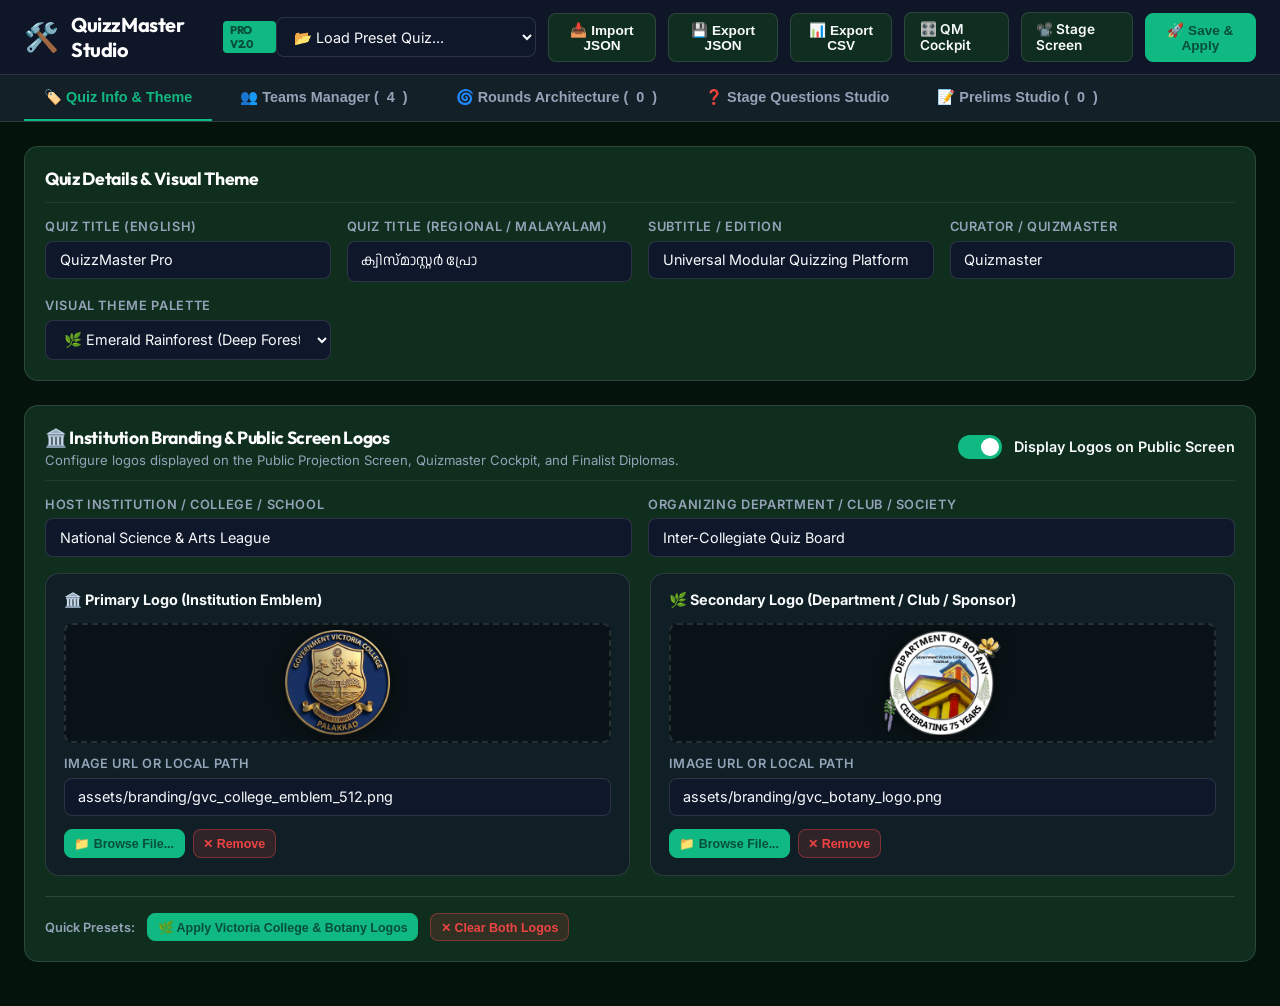
==== commit 897664aa: "feat(prelims): add Prelims Studio with two-phase playback (questions run then answers reveal 1-by-1)" ====
--- a/builder.html
+++ b/builder.html
@@ -44,7 +44,8 @@
         <button type="button" class="tab-btn active" data-tab="tab-meta">🏷️ Quiz Info & Theme</button>
         <button type="button" class="tab-btn" data-tab="tab-teams">👥 Teams Manager (<span id="teamCountBadge">4</span>)</button>
         <button type="button" class="tab-btn" data-tab="tab-rounds">🌀 Rounds Architecture (<span id="roundCountBadge">6</span>)</button>
-        <button type="button" class="tab-btn" data-tab="tab-questions">❓ Questions & Media Studio</button>
+        <button type="button" class="tab-btn" data-tab="tab-questions">❓ Stage Questions Studio</button>
+        <button type="button" class="tab-btn" data-tab="tab-prelims">📝 Prelims Studio (<span id="prelimCountBadge">0</span>)</button>
     </nav>
 
     <!-- Main Content Area -->
@@ -373,6 +374,184 @@
                 </div>
             </div>
         </section>
+
+        <!-- TAB 5: PRELIMS SCREENING STUDIO -->
+        <section id="tab-prelims" class="tab-pane">
+            <div class="studio-card" style="margin-bottom: 1.25rem;">
+                <div class="card-header">
+                    <div>
+                        <h2 class="card-title">📝 Preliminary Written Screening Architecture</h2>
+                        <p style="font-size: 0.82rem; color: var(--text-secondary); margin-top: 0.2rem;">
+                            Configure the preliminary written test: play questions to the hall, then reveal and explain answers later one-by-one.
+                        </p>
+                    </div>
+                    <div style="display:flex; gap: 0.5rem; align-items:center; flex-wrap: wrap;">
+                        <button type="button" class="btn btn-sm btn-primary" id="btnAddPrelim">+ Add Prelim Q</button>
+                        <button type="button" class="btn btn-sm btn-primary" id="btnAddPrelimTB" style="background:#d97706; border-color:#f59e0b;">🚨 Add Tie-Breaker</button>
+                        <button type="button" class="btn btn-sm" onclick="window.open('prelims_print.html', '_blank')" style="background: rgba(37,99,235,0.25); border: 1px solid #3b82f6; color: #93c5fd;">🖨️ Print Paper (A4)</button>
+                    </div>
+                </div>
+
+                <div class="form-grid" style="grid-template-columns: repeat(auto-fit, minmax(180px, 1fr));">
+                    <div class="form-group">
+                        <label class="form-label" for="prelimTimerDuration">Timer per Question (Sec)</label>
+                        <input type="number" id="prelimTimerDuration" class="form-input" value="30" min="5" max="300">
+                    </div>
+                    <div class="form-group">
+                        <label class="form-label">Default Advance Mode</label>
+                        <label class="toggle-switch-label" style="margin-top: 0.35rem;">
+                            <input type="checkbox" id="prelimAutoAdvanceDefault" class="toggle-switch-input" checked>
+                            <span>Auto-advance when timer completes</span>
+                        </label>
+                    </div>
+                    <div class="form-group">
+                        <label class="form-label">Regular Screening Questions</label>
+                        <div id="prelimRegularCountDisplay" style="font-weight: 700; color: var(--accent); padding-top: 0.4rem;">0 Questions</div>
+                    </div>
+                    <div class="form-group">
+                        <label class="form-label">Sudden-Death Tie-Breakers</label>
+                        <div id="prelimTBCountDisplay" style="font-weight: 700; color: #f59e0b; padding-top: 0.4rem;">0 Questions</div>
+                    </div>
+                </div>
+            </div>
+
+            <!-- Prelims Questions Layout -->
+            <div class="questions-layout">
+                <!-- Sidebar: Prelim Question List -->
+                <aside class="questions-sidebar">
+                    <div style="display: flex; justify-content: space-between; align-items: center; margin-bottom: 0.5rem;">
+                        <span style="font-size: 0.85rem; font-weight: 700; color: var(--text-primary);">Questions List:</span>
+                        <span id="prelimTotalBadge" style="font-size: 0.75rem; background: rgba(16,185,129,0.2); color: #34d399; padding: 2px 8px; border-radius: 12px; font-weight: 700;">0 Total</span>
+                    </div>
+                    <div class="question-nav-list" id="prelimNavList" style="max-height: 520px; overflow-y: auto;">
+                        <!-- Injected by JS -->
+                    </div>
+                </aside>
+
+                <!-- Main Form: Active Prelim Question Editor -->
+                <div class="studio-card" id="prelimEditorCard">
+                    <div class="card-header">
+                        <div style="display: flex; align-items: center; gap: 0.75rem;">
+                            <span class="round-type-pill" id="activePrelimSerialBadge" style="background: #059669;">P01</span>
+                            <h2 class="card-title" id="activePrelimHeading">Prelim Question Editor</h2>
+                        </div>
+                        <div style="display: flex; gap: 0.5rem; align-items: center;">
+                            <label class="toggle-switch-label" style="font-size: 0.8rem; margin-right: 0.5rem;">
+                                <input type="checkbox" id="prelimIsTiebreaker" class="toggle-switch-input">
+                                <span style="color: #f59e0b; font-weight: 600;">🚨 Tie-Breaker</span>
+                            </label>
+                            <button type="button" class="btn btn-sm btn-danger" id="btnDeletePrelim">🗑️ Delete Question</button>
+                        </div>
+                    </div>
+
+                    <!-- Question Prompts -->
+                    <div class="form-grid" style="grid-template-columns: 1fr 1fr; margin-bottom: 1.25rem;">
+                        <div class="form-group">
+                            <label class="form-label" for="pQTextEn">Question Prompt (English)</label>
+                            <textarea id="pQTextEn" class="form-textarea" placeholder="Enter prelim screening question text here..."></textarea>
+                        </div>
+                        <div class="form-group">
+                            <label class="form-label" for="pQTextMl">Question Prompt (Regional / Malayalam)</label>
+                            <textarea id="pQTextMl" class="form-textarea ml-text" placeholder="പ്രാഥമിക ചോദ്യം മലയാളത്തിൽ..."></textarea>
+                        </div>
+                    </div>
+
+                    <!-- Question Media Slot -->
+                    <div class="media-slot-box">
+                        <div style="display: flex; justify-content: space-between; align-items: center;">
+                            <label class="form-label" style="color: var(--accent);">📷 Question Visual / Audio Media (Shown during question presentation)</label>
+                            <select id="pQMediaType" class="form-select" style="padding: 0.3rem 0.6rem; font-size: 0.85rem;">
+                                <option value="none">No Media (Text Only)</option>
+                                <option value="image">Image (Photograph / Diagram)</option>
+                                <option value="audio">Audio Clip</option>
+                                <option value="video">Local Video (MP4)</option>
+                                <option value="youtube">YouTube Clip</option>
+                            </select>
+                        </div>
+
+                        <div id="pQMediaFields" style="margin-top: 0.75rem; display: none;">
+                            <div class="form-grid" style="grid-template-columns: 1fr auto auto;">
+                                <div class="form-group">
+                                    <label class="form-label" for="pQMediaSrc">Question Media URL or File Path</label>
+                                    <input type="text" id="pQMediaSrc" class="form-input" placeholder="e.g. assets/images/prelim_q1.jpg">
+                                </div>
+                                <div class="form-group p-q-yt-only" style="display:none; width: 100px;">
+                                    <label class="form-label" for="pQMediaYtStart">Start (Sec)</label>
+                                    <input type="number" id="pQMediaYtStart" class="form-input" min="0" placeholder="0">
+                                </div>
+                                <div class="form-group p-q-yt-only" style="display:none; width: 100px;">
+                                    <label class="form-label" for="pQMediaYtEnd">End (Sec)</label>
+                                    <input type="number" id="pQMediaYtEnd" class="form-input" min="0" placeholder="30">
+                                </div>
+                            </div>
+                            <!-- Live Preview Area -->
+                            <div class="media-preview-area" id="pQMediaPreview">
+                                <div class="media-preview-placeholder"><span>Question media preview</span></div>
+                            </div>
+                        </div>
+                    </div>
+
+                    <!-- Answer Prompts -->
+                    <div class="form-grid" style="grid-template-columns: 1fr 1fr; margin-top: 1.25rem; margin-bottom: 1.25rem;">
+                        <div class="form-group">
+                            <label class="form-label" for="pATextEn" style="color: var(--accent);">✓ Official Answer (English)</label>
+                            <input type="text" id="pATextEn" class="form-input" placeholder="Enter official answer...">
+                        </div>
+                        <div class="form-group">
+                            <label class="form-label" for="pATextMl" style="color: var(--accent);">✓ Official Answer (Regional / Malayalam)</label>
+                            <input type="text" id="pATextMl" class="form-input ml-text" placeholder="ഔദ്യോഗിക ശരിയുത്തരം...">
+                        </div>
+                    </div>
+
+                    <!-- Answer Media Slot (Revealed later one by one!) -->
+                    <div class="media-slot-box">
+                        <div style="display: flex; justify-content: space-between; align-items: center;">
+                            <label class="form-label" style="color: #3b82f6;">🖼️ Answer Media (Revealed during Answer Phase)</label>
+                            <select id="pAMediaType" class="form-select" style="padding: 0.3rem 0.6rem; font-size: 0.85rem;">
+                                <option value="none">No Media (Text Only)</option>
+                                <option value="image">Image (Answer Photograph)</option>
+                                <option value="audio">Audio Clip</option>
+                                <option value="video">Local Video (MP4)</option>
+                                <option value="youtube">YouTube Clip</option>
+                            </select>
+                        </div>
+
+                        <div id="pAMediaFields" style="margin-top: 0.75rem; display: none;">
+                            <div class="form-grid" style="grid-template-columns: 1fr auto auto;">
+                                <div class="form-group">
+                                    <label class="form-label" for="pAMediaSrc">Answer Media URL or File Path</label>
+                                    <input type="text" id="pAMediaSrc" class="form-input" placeholder="e.g. assets/images/prelim_ans1.jpg">
+                                </div>
+                                <div class="form-group p-a-yt-only" style="display:none; width: 100px;">
+                                    <label class="form-label" for="pAMediaYtStart">Start (Sec)</label>
+                                    <input type="number" id="pAMediaYtStart" class="form-input" min="0" placeholder="0">
+                                </div>
+                                <div class="form-group p-a-yt-only" style="display:none; width: 100px;">
+                                    <label class="form-label" for="pAMediaYtEnd">End (Sec)</label>
+                                    <input type="number" id="pAMediaYtEnd" class="form-input" min="0" placeholder="30">
+                                </div>
+                            </div>
+                            <!-- Live Preview Area -->
+                            <div class="media-preview-area" id="pAMediaPreview">
+                                <div class="media-preview-placeholder"><span>Answer media preview</span></div>
+                            </div>
+                        </div>
+                    </div>
+
+                    <!-- Facts & Explanations -->
+                    <div class="form-grid" style="grid-template-columns: 1fr 1fr; margin-top: 1.25rem;">
+                        <div class="form-group">
+                            <label class="form-label" for="pFactEn">Fun Fact / Background Explanation (English)</label>
+                            <textarea id="pFactEn" class="form-textarea" placeholder="Interesting background trivia or explanation for answer phase..."></textarea>
+                        </div>
+                        <div class="form-group">
+                            <label class="form-label" for="pFactMl">Fun Fact (Regional / Malayalam)</label>
+                            <textarea id="pFactMl" class="form-textarea ml-text" placeholder="പ്രസക്ത വിവരണം..."></textarea>
+                        </div>
+                    </div>
+                </div>
+            </div>
+        </section>
     </main>
 
     <!-- Status Toast Notification -->
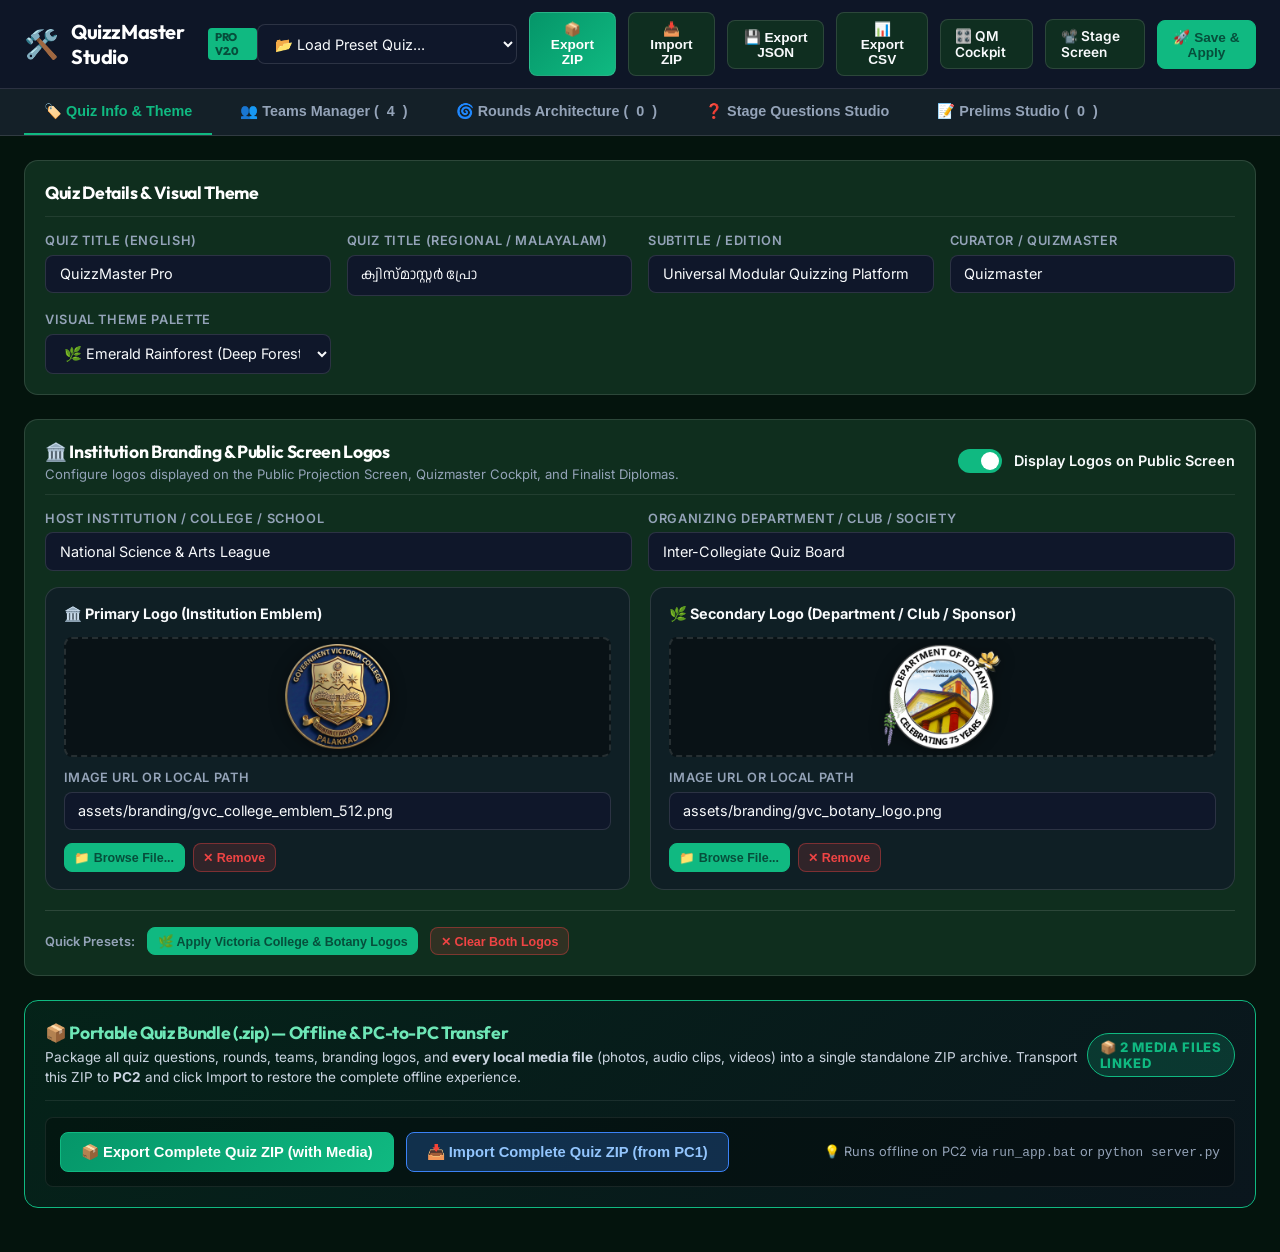
==== commit 700f81f9: "Add offline portable quiz ZIP export and import with full media bundling for PC-to-PC transfer" ====
--- a/builder.html
+++ b/builder.html
@@ -26,8 +26,9 @@
                 <option value="clean_blank">🧹 Clean Blank Quiz (Start from Scratch)</option>
             </select>
 
-            <button type="button" class="btn" id="btnImportJson" title="Import from JSON">📥 Import JSON</button>
-            <input type="file" id="fileImportJson" accept=".json" style="display:none;">
+            <button type="button" class="btn" id="btnExportZip" style="background: linear-gradient(135deg, #059669, #10b981); color: #fff; font-weight: 700;" title="Export complete quiz including all media files as a portable ZIP for PC2">📦 Export ZIP</button>
+            <button type="button" class="btn" id="btnImportZip" title="Import portable quiz package ZIP or JSON from another PC">📥 Import ZIP</button>
+            <input type="file" id="fileImportZip" accept=".zip,.json" style="display:none;">
 
             <button type="button" class="btn" id="btnExportJson" title="Export complete quiz as JSON">💾 Export JSON</button>
             <button type="button" class="btn" id="btnExportCsv" title="Export questions as CSV">📊 Export CSV</button>
@@ -166,6 +167,33 @@
                     <span style="font-size: 0.8rem; color: var(--text-secondary); font-weight: 600;">Quick Presets:</span>
                     <button type="button" class="btn btn-sm btn-primary" id="btnPresetGvcLogos">🌿 Apply Victoria College & Botany Logos</button>
                     <button type="button" class="btn btn-sm btn-danger" id="btnClearAllLogos">✕ Clear Both Logos</button>
+                </div>
+            </div>
+
+            <!-- CARD 3: PORTABLE QUIZ BUNDLE (PC1 ➔ PC2 TRANSFER) -->
+            <div class="studio-card" style="margin-top: 1.5rem; background: linear-gradient(135deg, rgba(6, 78, 59, 0.25), rgba(15, 23, 42, 0.55)); border: 1.5px solid #10B981;">
+                <div class="card-header">
+                    <div>
+                        <h2 class="card-title" style="color: #6EE7B7;">📦 Portable Quiz Bundle (.zip) — Offline & PC-to-PC Transfer</h2>
+                        <p style="font-size: 0.85rem; color: #CBD5E1; margin-top: 0.25rem; line-height: 1.45;">
+                            Package all quiz questions, rounds, teams, branding logos, and <strong>every local media file</strong> (photos, audio clips, videos) into a single standalone ZIP archive. Transport this ZIP to <strong>PC2</strong> and click Import to restore the complete offline experience.
+                        </p>
+                    </div>
+                    <span class="badge badge-emerald" id="bundleMediaCountBadge" style="font-size: 0.82rem; padding: 5px 12px; font-weight: 800;">
+                        Media Ready
+                    </span>
+                </div>
+
+                <div style="display: flex; gap: 12px; align-items: center; flex-wrap: wrap; margin-top: 0.5rem; padding: 14px; background: rgba(0,0,0,0.3); border-radius: 8px; border: 1px solid rgba(255,255,255,0.08);">
+                    <button type="button" class="btn btn-primary" id="btnExportZipCard" style="background: linear-gradient(135deg, #059669, #10b981); color: #FFF; font-weight: 800; padding: 10px 20px; font-size: 0.92rem; display: inline-flex; align-items: center; gap: 8px;">
+                        📦 Export Complete Quiz ZIP (with Media)
+                    </button>
+                    <button type="button" class="btn btn-secondary" id="btnImportZipCard" style="background: rgba(59, 130, 246, 0.25); border: 1.5px solid #3B82F6; color: #93C5FD; font-weight: 800; padding: 10px 20px; font-size: 0.92rem; display: inline-flex; align-items: center; gap: 8px;">
+                        📥 Import Complete Quiz ZIP (from PC1)
+                    </button>
+                    <span style="font-size: 0.8rem; color: #94A3B8; margin-left: auto;">
+                        💡 Runs offline on PC2 via <code>run_app.bat</code> or <code>python server.py</code>
+                    </span>
                 </div>
             </div>
         </section>
